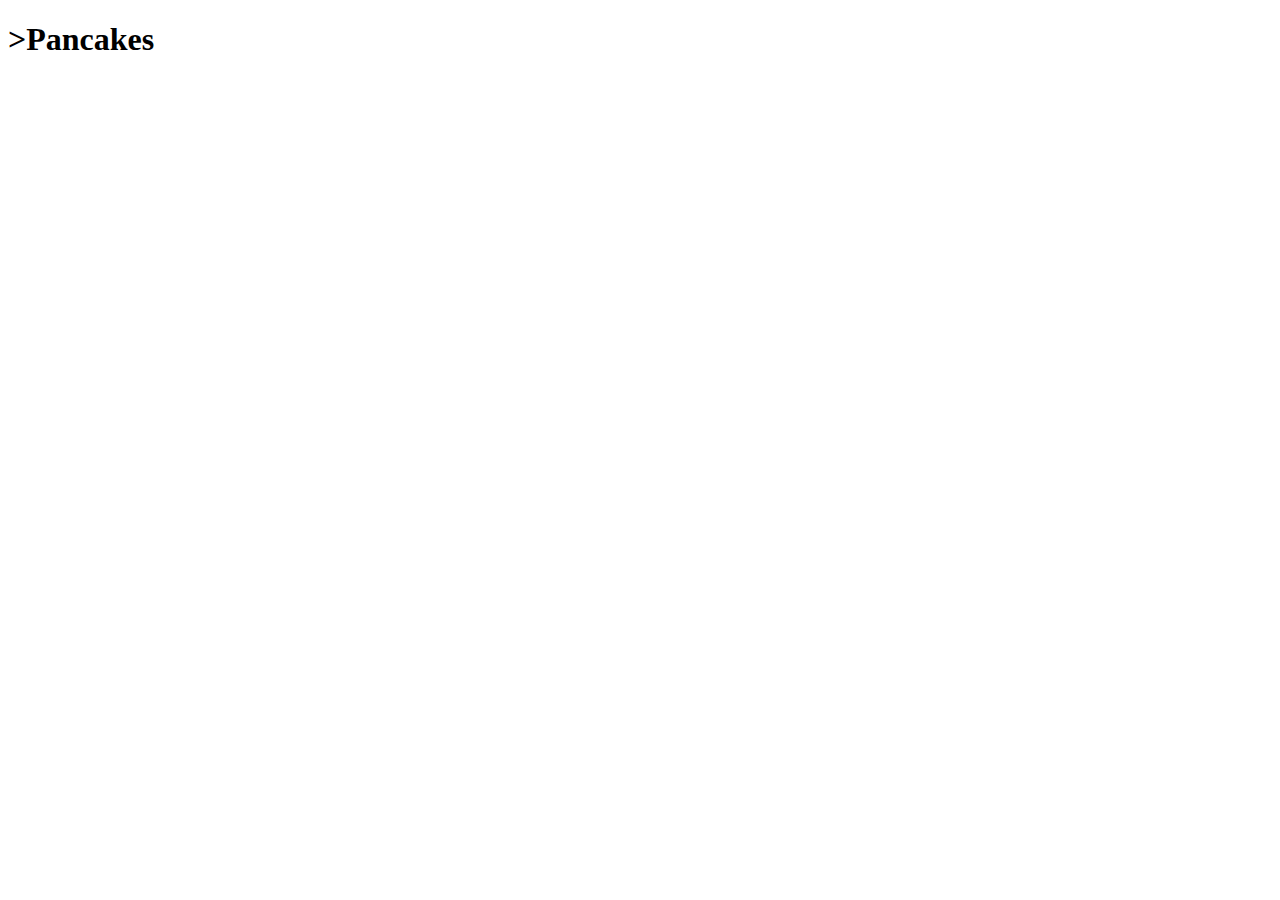
==== pages/pancakes.html @ 4dddadfe "Iteration 2" ====
<!DOCTYPE html>
<html lang="en">
  <head>
    <meta charset="UTF-8" />
    <meta http-equiv="X-UA-Compatible" content="IE=edge" />
    <meta name="viewport" content="width=device-width, initial-scale=1.0" />
    <title>Pancakes</title>
  </head>
  <body>
    <h1>>Pancakes</h1>
  </body>
</html>
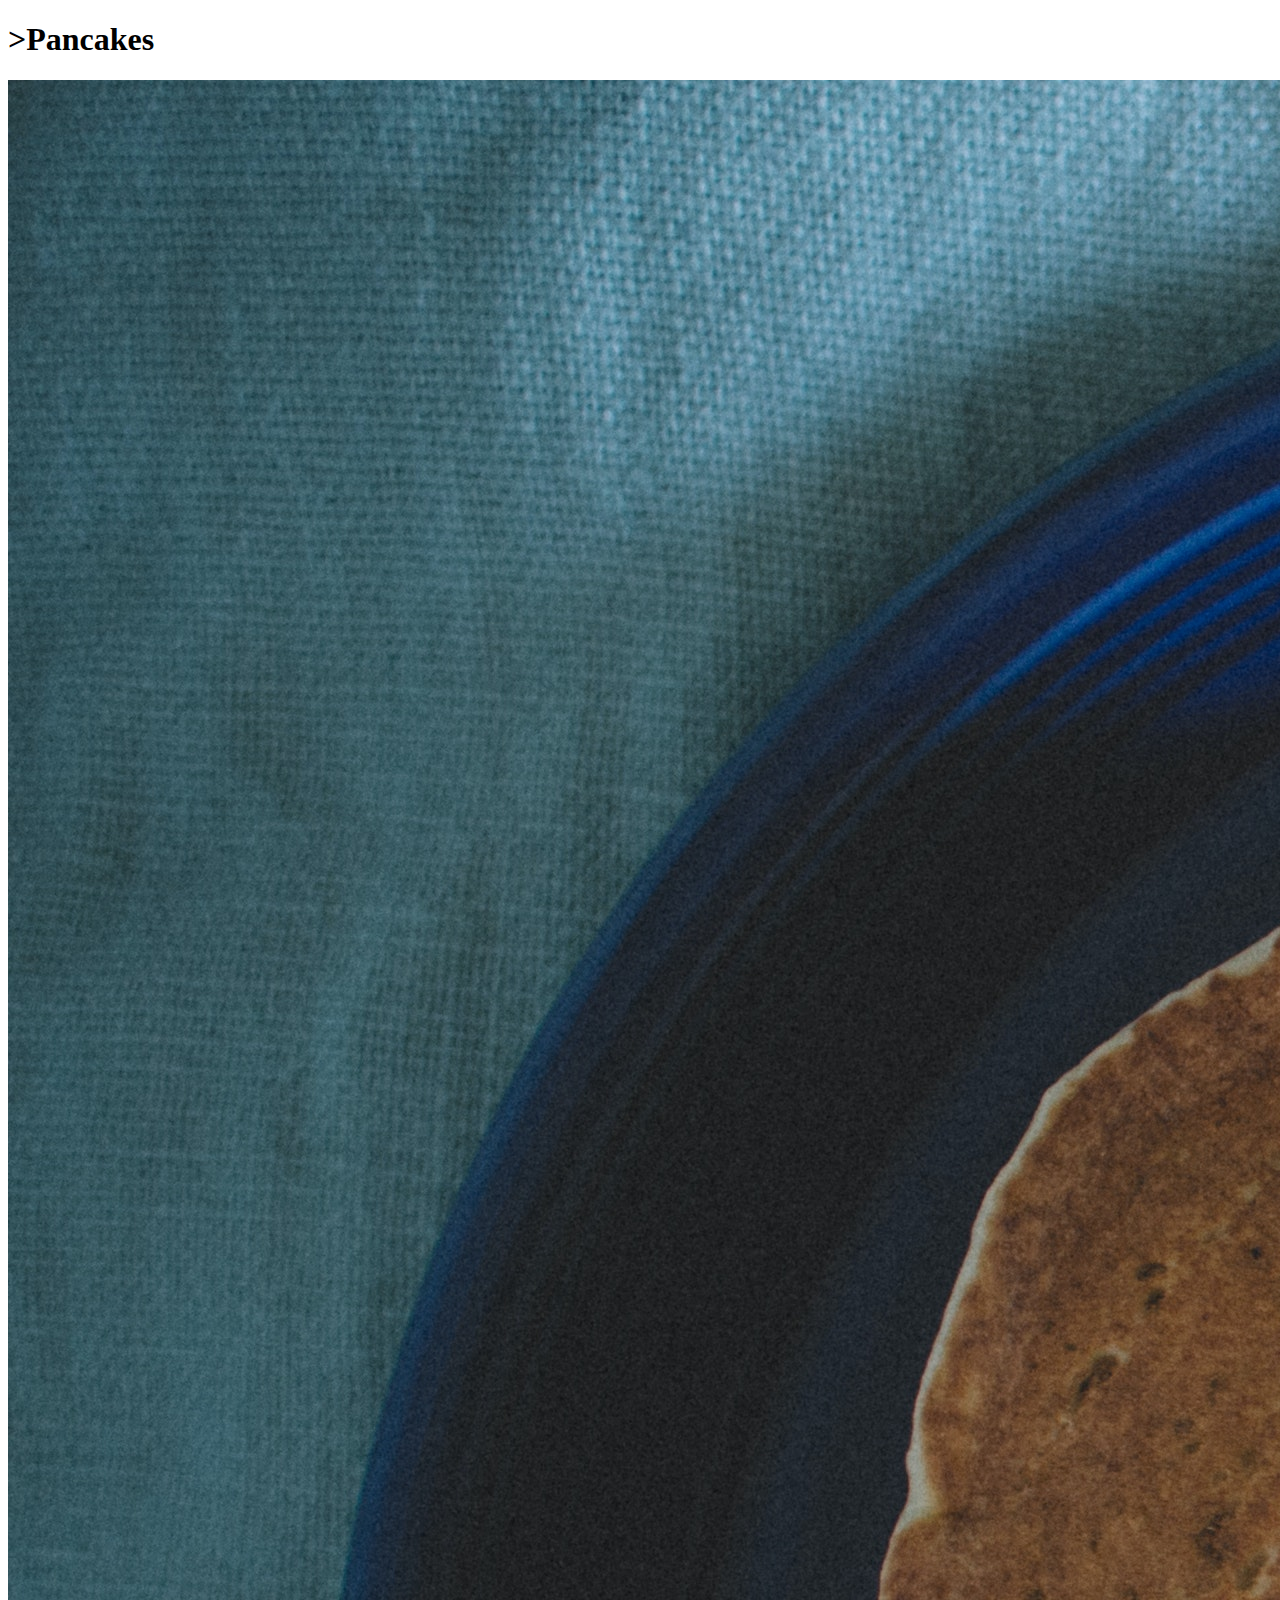
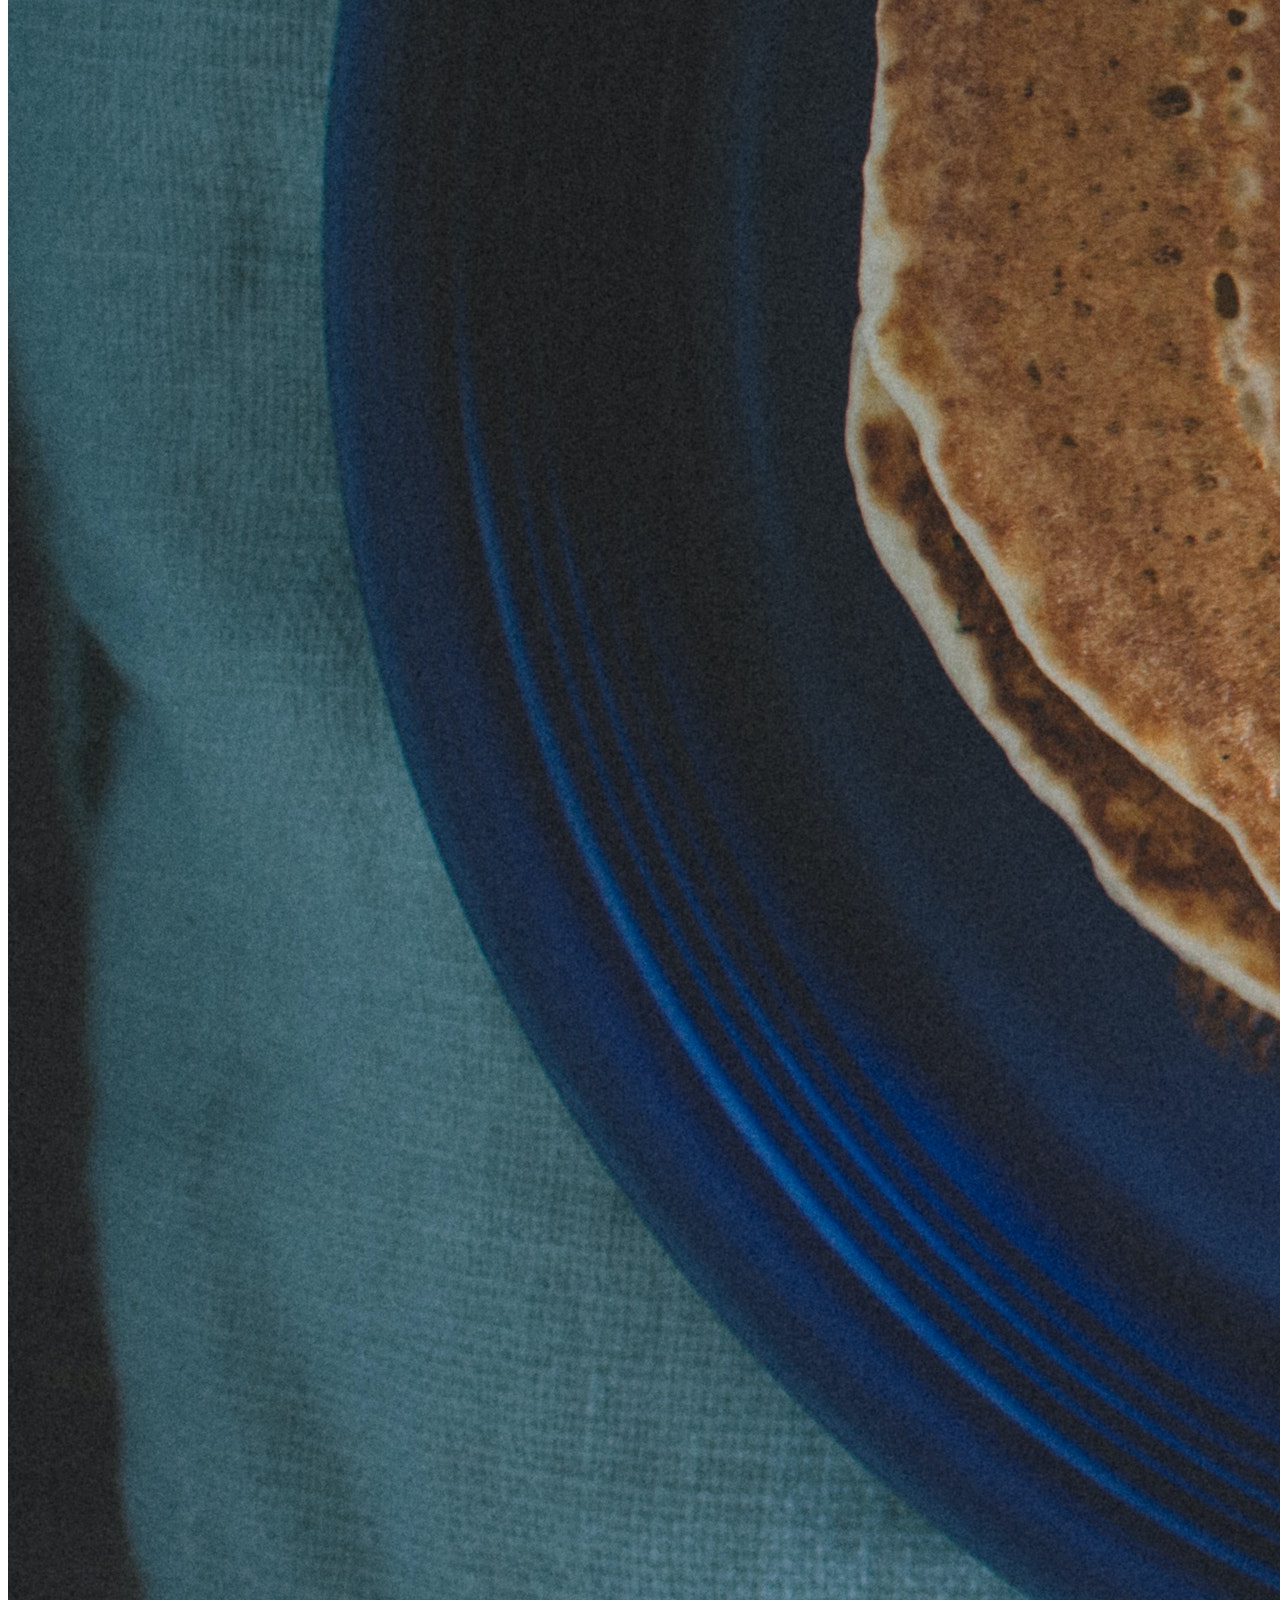
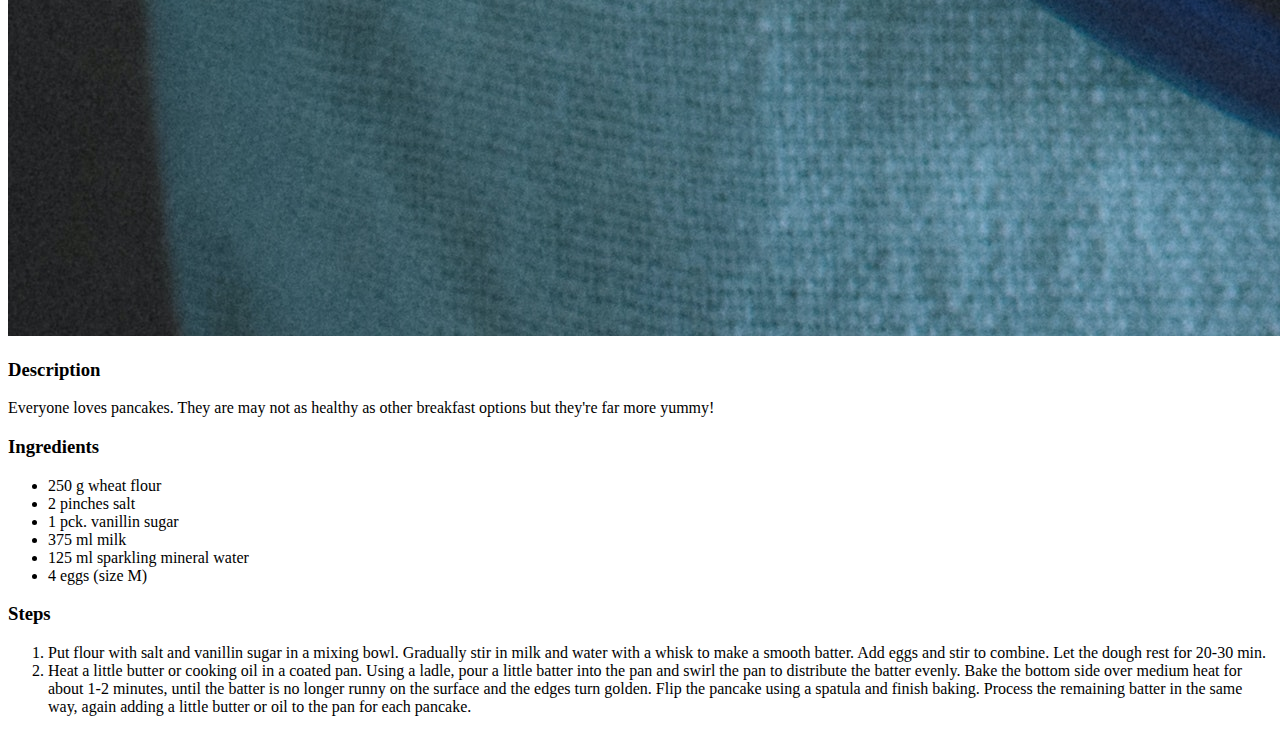
==== commit 21b17264: "Iteration 3" ====
--- a/pages/pancakes.html
+++ b/pages/pancakes.html
@@ -8,5 +8,40 @@
   </head>
   <body>
     <h1>>Pancakes</h1>
+    <img
+      alt="Topdown image of 2 pancakes lying on a blue plate. The plate is on top of blue tablecloth."
+      src="../resources/pancake.jpg"
+    />
+    <h3>Description</h3>
+    <p>
+      Everyone loves pancakes. They are may not as healthy as other breakfast
+      options but they're far more yummy!
+    </p>
+    <h3>Ingredients</h3>
+    <ul>
+      <li>250 g wheat flour</li>
+      <li>2 pinches salt</li>
+      <li>1 pck. vanillin sugar</li>
+      <li>375 ml milk</li>
+      <li>125 ml sparkling mineral water</li>
+      <li>4 eggs (size M)</li>
+    </ul>
+    <h3>Steps</h3>
+    <ol>
+      <li>
+        Put flour with salt and vanillin sugar in a mixing bowl. Gradually stir
+        in milk and water with a whisk to make a smooth batter. Add eggs and
+        stir to combine. Let the dough rest for 20-30 min.
+      </li>
+      <li>
+        Heat a little butter or cooking oil in a coated pan. Using a ladle, pour
+        a little batter into the pan and swirl the pan to distribute the batter
+        evenly. Bake the bottom side over medium heat for about 1-2 minutes,
+        until the batter is no longer runny on the surface and the edges turn
+        golden. Flip the pancake using a spatula and finish baking. Process the
+        remaining batter in the same way, again adding a little butter or oil to
+        the pan for each pancake.
+      </li>
+    </ol>
   </body>
 </html>
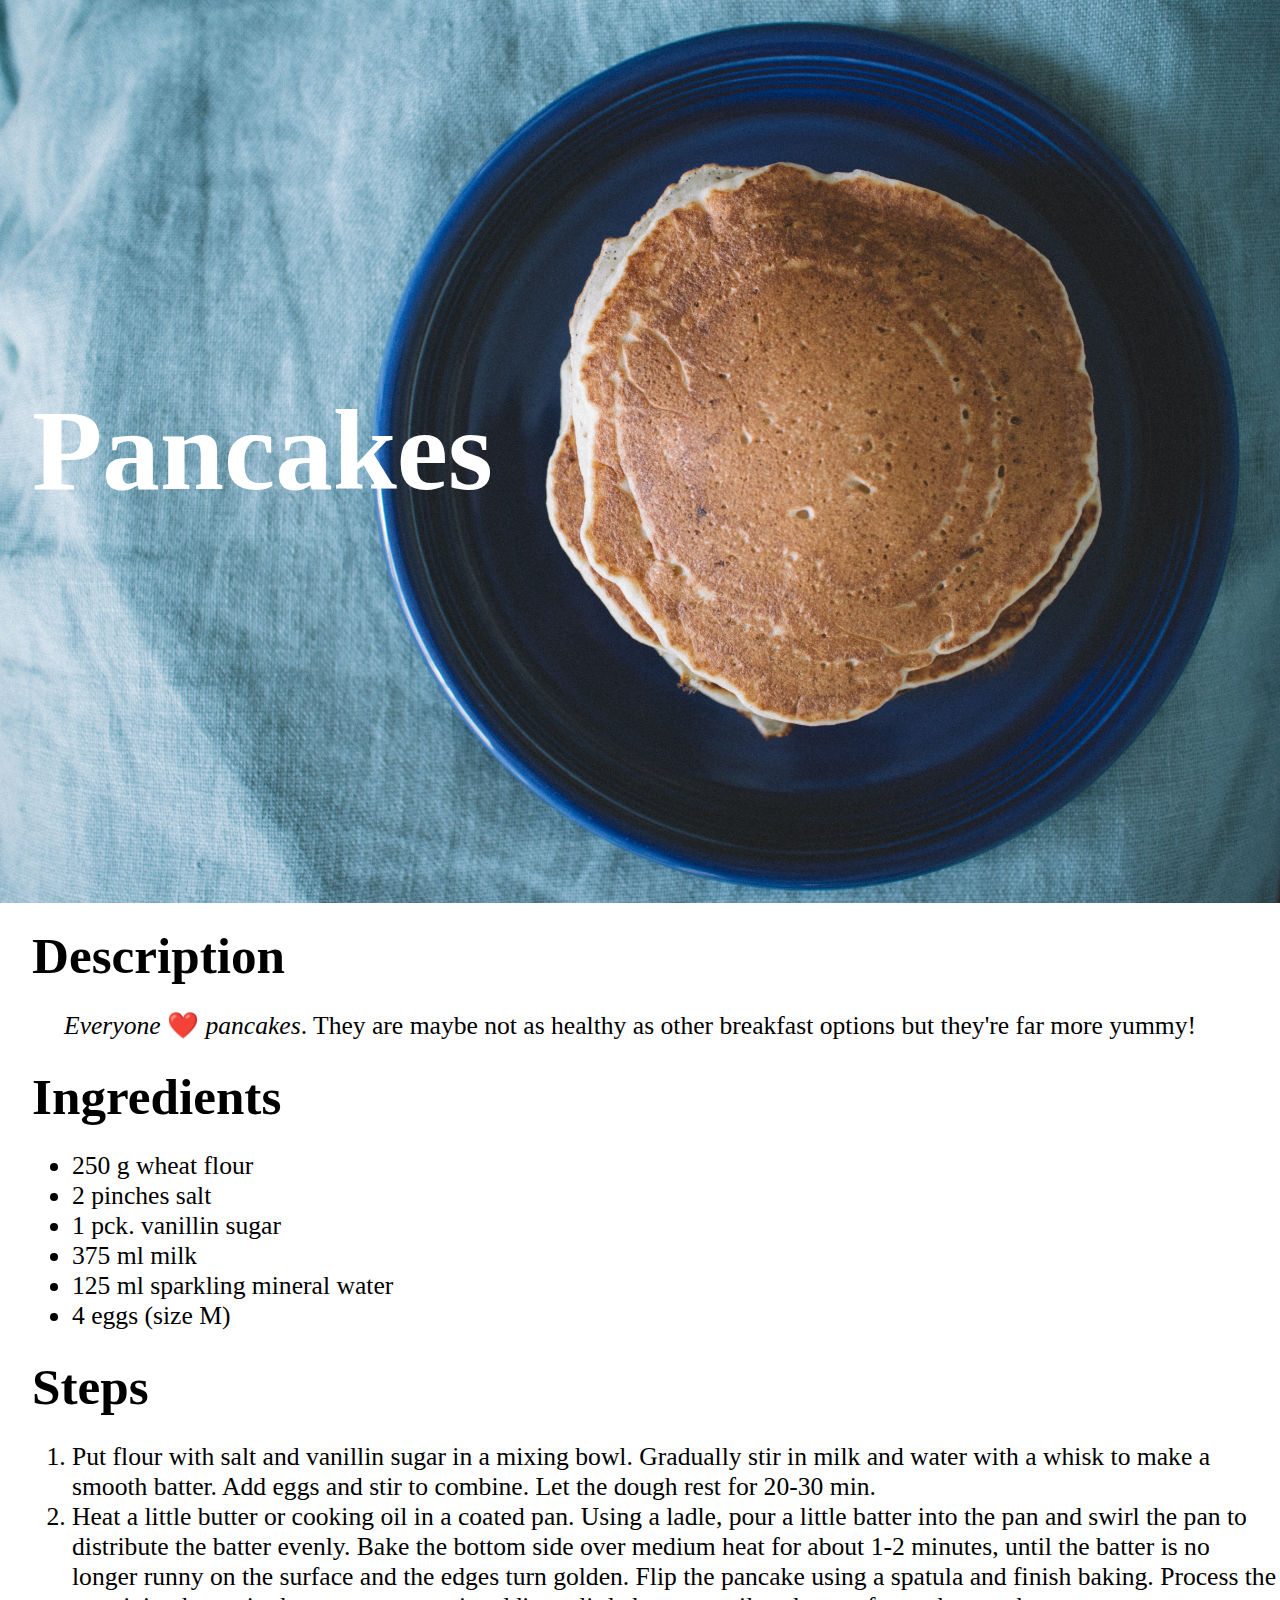
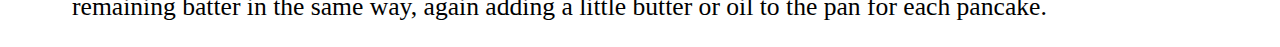
==== commit a0c8b81d: "Iteration 4" ====
--- a/pages/pancakes.html
+++ b/pages/pancakes.html
@@ -4,44 +4,51 @@
     <meta charset="UTF-8" />
     <meta http-equiv="X-UA-Compatible" content="IE=edge" />
     <meta name="viewport" content="width=device-width, initial-scale=1.0" />
+    <link rel="stylesheet" href="../style/styles.css" />
     <title>Pancakes</title>
   </head>
   <body>
-    <h1>>Pancakes</h1>
-    <img
-      alt="Topdown image of 2 pancakes lying on a blue plate. The plate is on top of blue tablecloth."
-      src="../resources/pancake.jpg"
-    />
-    <h3>Description</h3>
-    <p>
-      Everyone loves pancakes. They are may not as healthy as other breakfast
-      options but they're far more yummy!
-    </p>
-    <h3>Ingredients</h3>
-    <ul>
-      <li>250 g wheat flour</li>
-      <li>2 pinches salt</li>
-      <li>1 pck. vanillin sugar</li>
-      <li>375 ml milk</li>
-      <li>125 ml sparkling mineral water</li>
-      <li>4 eggs (size M)</li>
-    </ul>
-    <h3>Steps</h3>
-    <ol>
-      <li>
-        Put flour with salt and vanillin sugar in a mixing bowl. Gradually stir
-        in milk and water with a whisk to make a smooth batter. Add eggs and
-        stir to combine. Let the dough rest for 20-30 min.
-      </li>
-      <li>
-        Heat a little butter or cooking oil in a coated pan. Using a ladle, pour
-        a little batter into the pan and swirl the pan to distribute the batter
-        evenly. Bake the bottom side over medium heat for about 1-2 minutes,
-        until the batter is no longer runny on the surface and the edges turn
-        golden. Flip the pancake using a spatula and finish baking. Process the
-        remaining batter in the same way, again adding a little butter or oil to
-        the pan for each pancake.
-      </li>
-    </ol>
+    <div class="heading_wrapper">
+        <h1 class="recipe_heading">Pancakes</h1>
+      <div class="heading_img">
+        <img
+          alt="Topdown image of 2 pancakes lying on a blue plate. The plate is on top of blue tablecloth."
+          src="../resources/pancake.jpg"
+        />
+      </div>
+    </div>
+    <div class="text">
+      <h2>Description</h2>
+      <p class="text">
+        <i>Everyone</i> ❤️ <i>pancakes</i>. They are maybe not as healthy as other breakfast
+        options but they're far more yummy!
+      </p>
+      <h2>Ingredients</h2>
+      <ul>
+        <li>250 g wheat flour</li>
+        <li>2 pinches salt</li>
+        <li>1 pck. vanillin sugar</li>
+        <li>375 ml milk</li>
+        <li>125 ml sparkling mineral water</li>
+        <li>4 eggs (size M)</li>
+      </ul>
+      <h2>Steps</h2>
+      <ol>
+        <li>
+          Put flour with salt and vanillin sugar in a mixing bowl. Gradually
+          stir in milk and water with a whisk to make a smooth batter. Add eggs
+          and stir to combine. Let the dough rest for 20-30 min.
+        </li>
+        <li>
+          Heat a little butter or cooking oil in a coated pan. Using a ladle,
+          pour a little batter into the pan and swirl the pan to distribute the
+          batter evenly. Bake the bottom side over medium heat for about 1-2
+          minutes, until the batter is no longer runny on the surface and the
+          edges turn golden. Flip the pancake using a spatula and finish baking.
+          Process the remaining batter in the same way, again adding a little
+          butter or oil to the pan for each pancake.
+        </li>
+      </ol>
+    </div>
   </body>
 </html>
--- a/style/styles.css
+++ b/style/styles.css
@@ -0,0 +1,57 @@
+html,
+body {
+  margin: 0;
+  padding: 0;
+  font-family: serif;
+}
+
+h1,
+h2,
+h3,
+h4 {
+  font-family: Abril Fatface;
+}
+
+h1 {
+  font-size: 9vw;
+}
+
+h2 {
+  margin: 0.5em 0em;
+  font-size: 4vw;
+}
+
+.text {
+  margin-left: 2rem;
+  font-size: 2vw;
+}
+
+.heading_wrapper {
+  position: relative;
+  height: 100vh;
+  display: flex;
+  align-items: center;
+  width: 100%;
+}
+
+.recipe_heading {
+  position: absolute;
+  display: flex;
+  align-items: center;
+  width: 100%;
+
+  color: white;
+  /* text-shadow: 2px 2px 8px #25316d; */
+  margin-left: 2rem;
+}
+
+.heading_img {
+  width: 100%;
+  margin-left: 0px;
+}
+
+img {
+  width: 100%;
+  height: 101vh;
+  object-fit: cover;
+}
